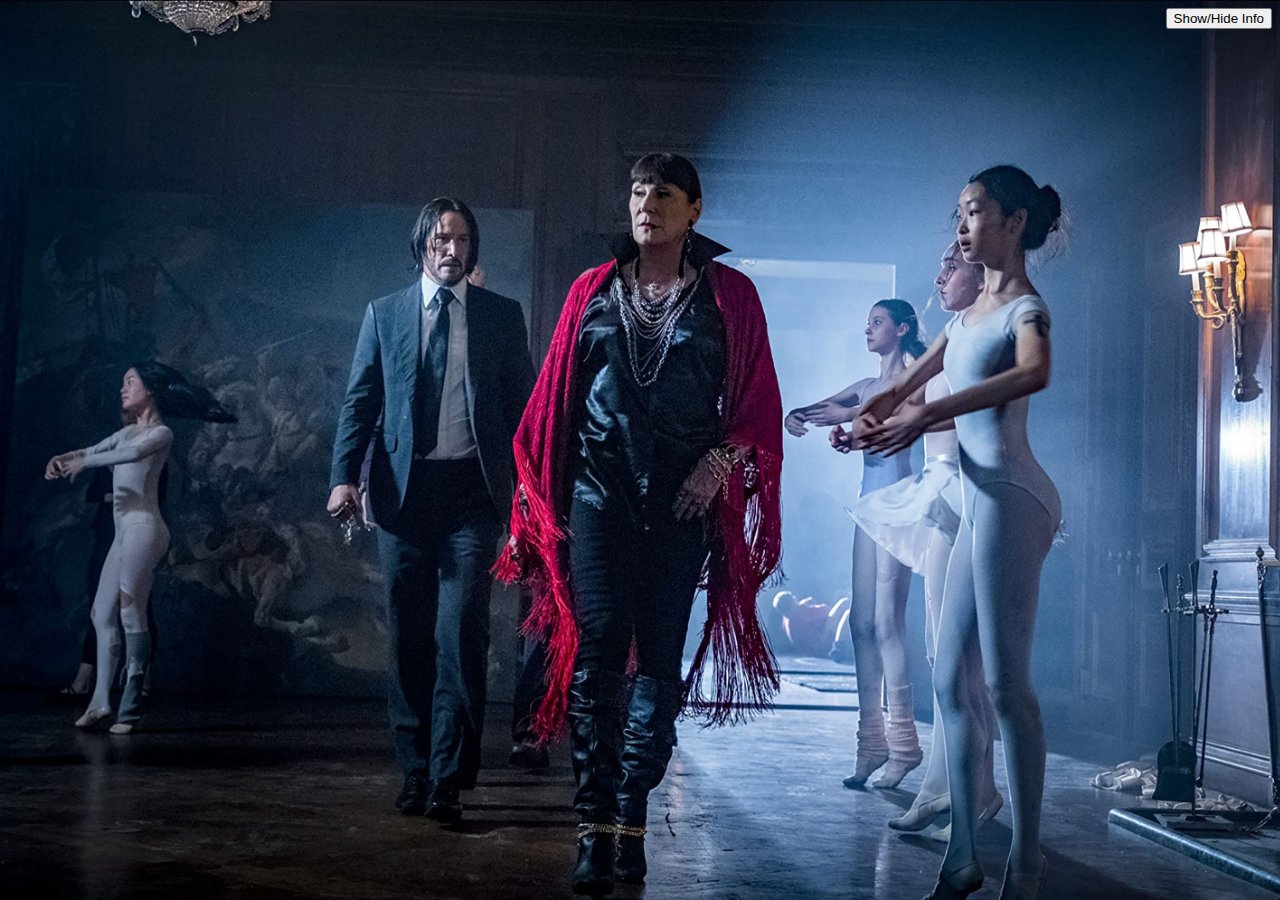
==== Web Pages/balerina/Bal.html @ 3ca8e4d1 "Add files via upload" ====
<!DOCTYPE HTML>
<html>
<head>
<meta name="viewport" content="width=device-width, initial-scale=1">
<style>
p {
  float : left;
  color : Salmon;
  font-size: 60px;
  margin-top: 0px;
}
</style>
</head>
<body>
<button onclick="myFunction_2()" style="float:right"  >Show/Hide Info  </button>
<div id="info"  style="display: none;">
<iframe src="Ballerina (2024 film) - Wikipedia.pdf" height="500" width="500" style="float:right"  title="Iframe Example"  ></iframe>
</div>
<script>
function myFunction_2() {
  var x = document.getElementById("info");
  if (x.style.display === "none") {
    x.style.display = "block";
  } else {
    x.style.display = "none";
  }
}
</script>
<p id="demo"></p>
<style>
body {
   background-image: url('bd.jpg');
   background-repeat: no-repeat;
  background-attachment: fixed; 
  background-size: cover;
</style>


<script>
// Set the date we're counting down to
var countDownDate = new Date("Jun 6, 2025 00:00:00").getTime();

// Update the count down every 1 second
var x = setInterval(function() {

  // Get today's date and time
  var now = new Date().getTime();
    
  // Find the distance between now and the count down date
  var distance = countDownDate - now;
    
  // Time calculations for days, hours, minutes and seconds
  var days =  Math.floor(distance / (1000 * 60 * 60 * 24))
  var hours = Math.floor((distance % (1000 * 60 * 60 * 24)) / (1000 * 60 * 60));
  var minutes = Math.floor((distance % (1000 * 60 * 60)) / (1000 * 60));
  var seconds = Math.floor((distance % (1000 * 60)) / 1000);
    
  // Output the result in an element with id="demo"
  document.getElementById("demo").innerHTML =days + "D " + hours + "H "
  + minutes + "M "  + seconds + "S ";
  
  // If the count down is over, write some text 
  if (distance < 0) {
    clearInterval(x);
    document.getElementById("demo").innerHTML = "The Movie Has Been Released";
  }
}, 1000);
</script>

</body>
</html>
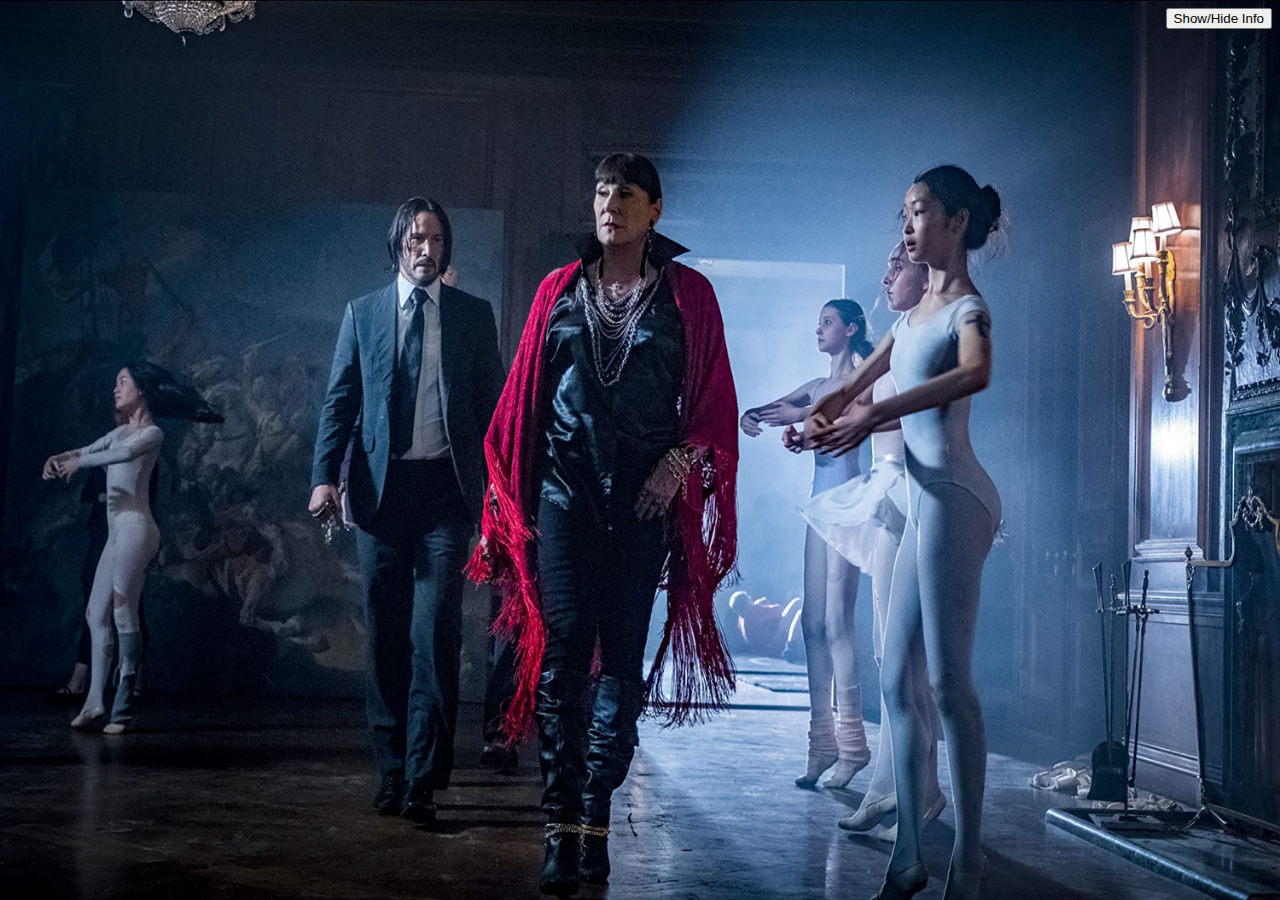
==== commit b48d62f1: "Add files via upload" ====
--- a/Web Pages/balerina/Bal.html
+++ b/Web Pages/balerina/Bal.html
@@ -32,7 +32,7 @@
    background-image: url('bd.jpg');
    background-repeat: no-repeat;
   background-attachment: fixed; 
-  background-size: cover;
+  background-size: 100% 100%;
 </style>
 
 
